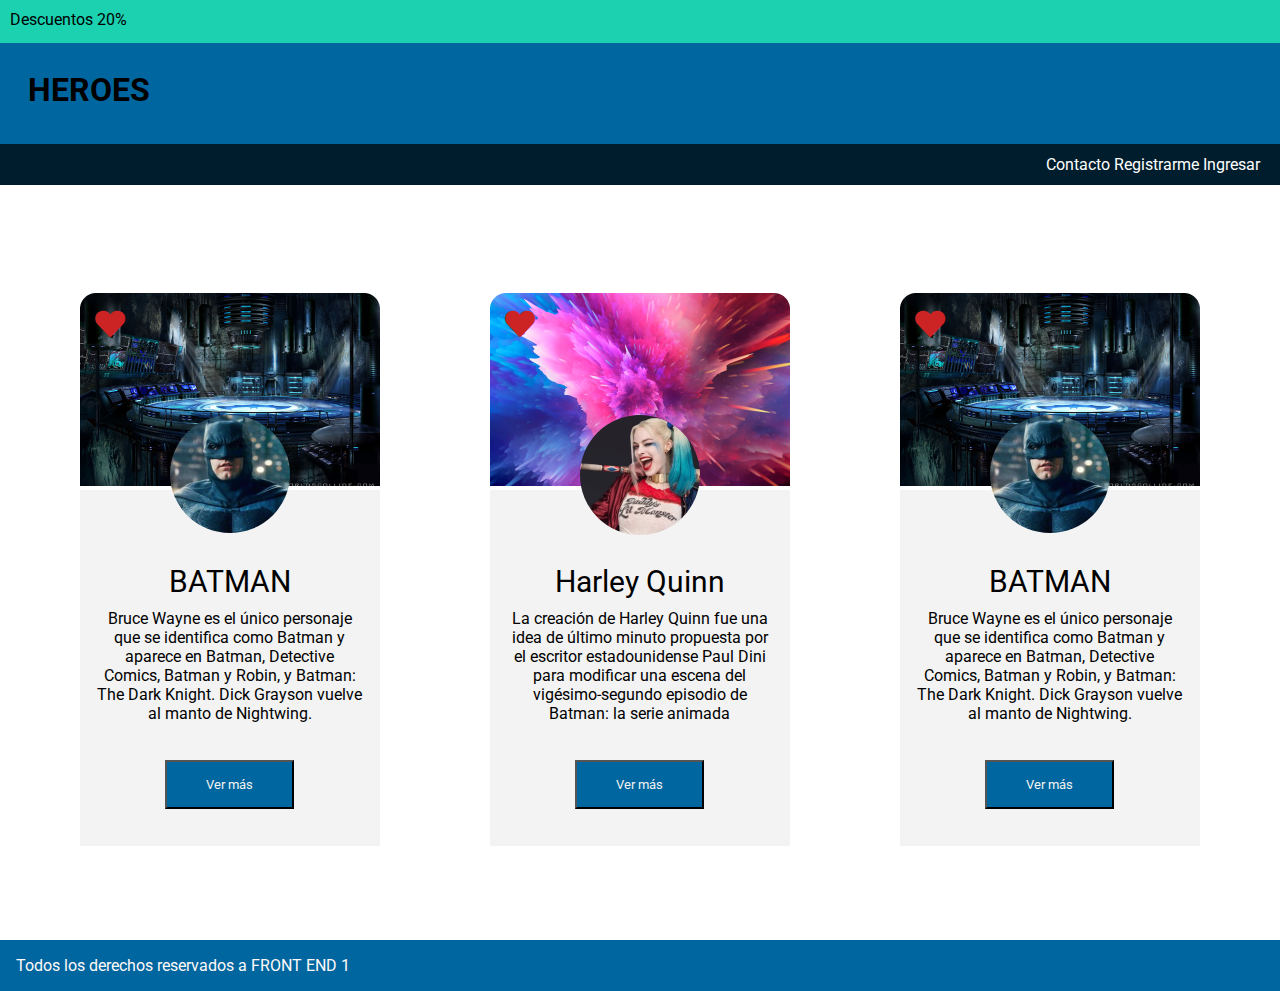
==== Super-Heroes/index.html @ e945e809 "inicial" ====
<!DOCTYPE html>
<html lang="es">
<head>
    <meta charset="UTF-8">
    <meta http-equiv="X-UA-Compatible" content="IE=edge">
    <meta name="viewport" content="width=device-width, initial-scale=1.0">
    <link rel="stylesheet" href="./css/styles.css">
    <link rel="preconnect" href="https://fonts.googleapis.com">
    <link rel="preconnect" href="https://fonts.gstatic.com" crossorigin>
    <link href="https://fonts.googleapis.com/css2?family=Roboto:wght@100;300;400&display=swap" rel="stylesheet">
    <link rel="stylesheet" href="https://use.fontawesome.com/releases/v5.15.2/css/all.css">
    <title>Document</title>
</head>
<body>
    <header>
        <div class="descuentos">
            Descuentos 20%
        </div>
        <div class="heroes">
            <h1>
                HEROES
            </h1>
        </div>
        <div class="menu">
            <ul>
                <a href="./views/contacto.html" target="blank">Contacto</a>
                <a href="./views/registro.html" target="blank">Registrarme</a>
                <a href="./views/login.html" target="blank">Ingresar</a>
            </ul>
        </div>
    </header>
    <main>
        <section class="seccion cards">
            <article>
                <div>
                    <img src="./img/849bfede3a5193c34ab8a00379e64fa2 1.png" alt="batman">
                </div>
                <i class="fas fa-heart corazon"></i>
                <div>
                    <img class="profile" src="./img/liga-justicia-batman-kO4H--1024x512@abc 1.png" alt="batman">
                </div>
                <div class="content">
                    <span class="upper">batman</span> 
                    <p>Bruce Wayne es el único personaje que se identifica como Batman y aparece en Batman, Detective Comics, Batman y Robin, y Batman: The Dark Knight. Dick Grayson vuelve al manto de Nightwing.
                    </p>
                    <button>Ver más</button>
                </div>
            </article>
            <article>
                <div>
                    <img src="./img/849bfede3a5193c34ab8a00379e64fa2 1 (1).png" alt="hq">
                </div>
                <i class="fas fa-heart corazon"></i>
                <div>
                    <img class="profile" src="./img/liga-justicia-batman-kO4H--1024x512@abc 1 (1).png" alt="hq">
                </div>
                <div class="content">
                    <span class="capitalize">harley quinn</span>
                    <p>La creación de Harley Quinn fue una idea de último minuto propuesta por el escritor estadounidense Paul Dini para modificar una escena del vigésimo-segundo episodio de Batman: la serie animada
                    </p>
                    <button>Ver más</button>
                </div>
            </article>
            <article>
                <div>
                    <img src="./img/849bfede3a5193c34ab8a00379e64fa2 1.png" alt="batman">
                </div>
                <i class="fas fa-heart corazon"></i>
                <div>
                    <img class="profile" src="./img/liga-justicia-batman-kO4H--1024x512@abc 1.png" alt="batman">
                </div>
                <div class="content">
                    <span class="upper">batman</span>
                    <p>Bruce Wayne es el único personaje que se identifica como Batman y aparece en Batman, Detective Comics, Batman y Robin, y Batman: The Dark Knight. Dick Grayson vuelve al manto de Nightwing.
                    </p>
                    <button>Ver más</button>
                </div>
            </article>
        </section>
    </main>   
    <footer>
        Todos los derechos reservados a FRONT END 1
    </footer>
</body>
</html>
---- Super-Heroes/css/styles.css ----
* {
    margin: 0;
    font-family: 'Roboto', sans-serif;
}

.descuentos {
    background-color: #1CD1B0;
    height: 23px;
    padding: 10px;
}

.heroes {
    background-color: #00669F;
    height: 101px;
}
h1 {
    padding: 28px ;
}
article {

    display: inline-block;
    width: 300px;
    height: 345px;
    margin: 154px 30px 151px;
    position: relative;
}
.seccion {
    margin-top: 139px;
}
.cards {
    display: flex;
    justify-content: space-evenly;
}
.content {
    background-color: #F3F3F3;
    padding: 74px 17px 37px 16px;
    text-align: center;

}
.profile {
    position: absolute;
    top: 122px;
    left: 90px;
    border-radius: 50%;
}
.upper {
    text-transform: uppercase;
    font-size: 30px;
}
.capitalize {
    text-transform: capitalize;
    font-size: 30px;
}
button {
    background-color: #00669F;
    color: #F3F3F3;
    height: 48.52px;
    width: 128.78px;
    margin-top: 37px;
}
footer{
    background-color: #00669F;
    margin-top: 151px;
    padding: 16px;
    color: #FFF9F9;
}
p {
    margin-top: 10px;
}
.corazon {
    color: #CC2424;
    font-size: 30px;
    position: absolute;
    top: 15.88px;
    left: 15px;
}
header{
    position: fixed;
    width: 100%;
    top: 0px;
}

.menu {
    background-color: #001D2D;
    padding: 11px 20px;
    text-align: right;
}
.menu ul a {
    color: white;
    text-decoration: none;
}
.menu ul a:visited{
color: white;
}

/* Pagina contacto */

h2 {
    color: black;
    font-size: 72px;
    text-transform: capitalize;
    width: 628px;
    margin-top: 126px;
}

.formulario {
    display: flex;
    align-items: center;
    flex-direction: column;
}

input {
    width: 620px;
    height: 60px;
    margin-bottom: 20px;
}

form {
    margin-top: 50px;
    display: flex;
    flex-direction: column;
    align-items: center;
}

textarea {
    width: 620px;
    height: 251px;
}

.botones {
    display: flex;
    justify-content: space-between;
    width: 628px;
}
 
.boton-gris {
    background-color: #888888;
    height: 53.79px;
    border-radius: 23.01px;
    border-width: 0px;
    font-size: 24px;
}

.boton-verde {
    background-color: #1CD1B0;
    height: 53.79px;
    border-radius: 23.01px;
    color: black;
    border-width: 0px;
    font-size: 24px;
}

.boton-300 {
    width: 300px;
}

/* Pagina Registro */

select {
    width: 628px;
    height: 60px;
    margin-bottom: 20px;
}

/* Pagina Login */

.boton-login {
    width: 614.25px;
}
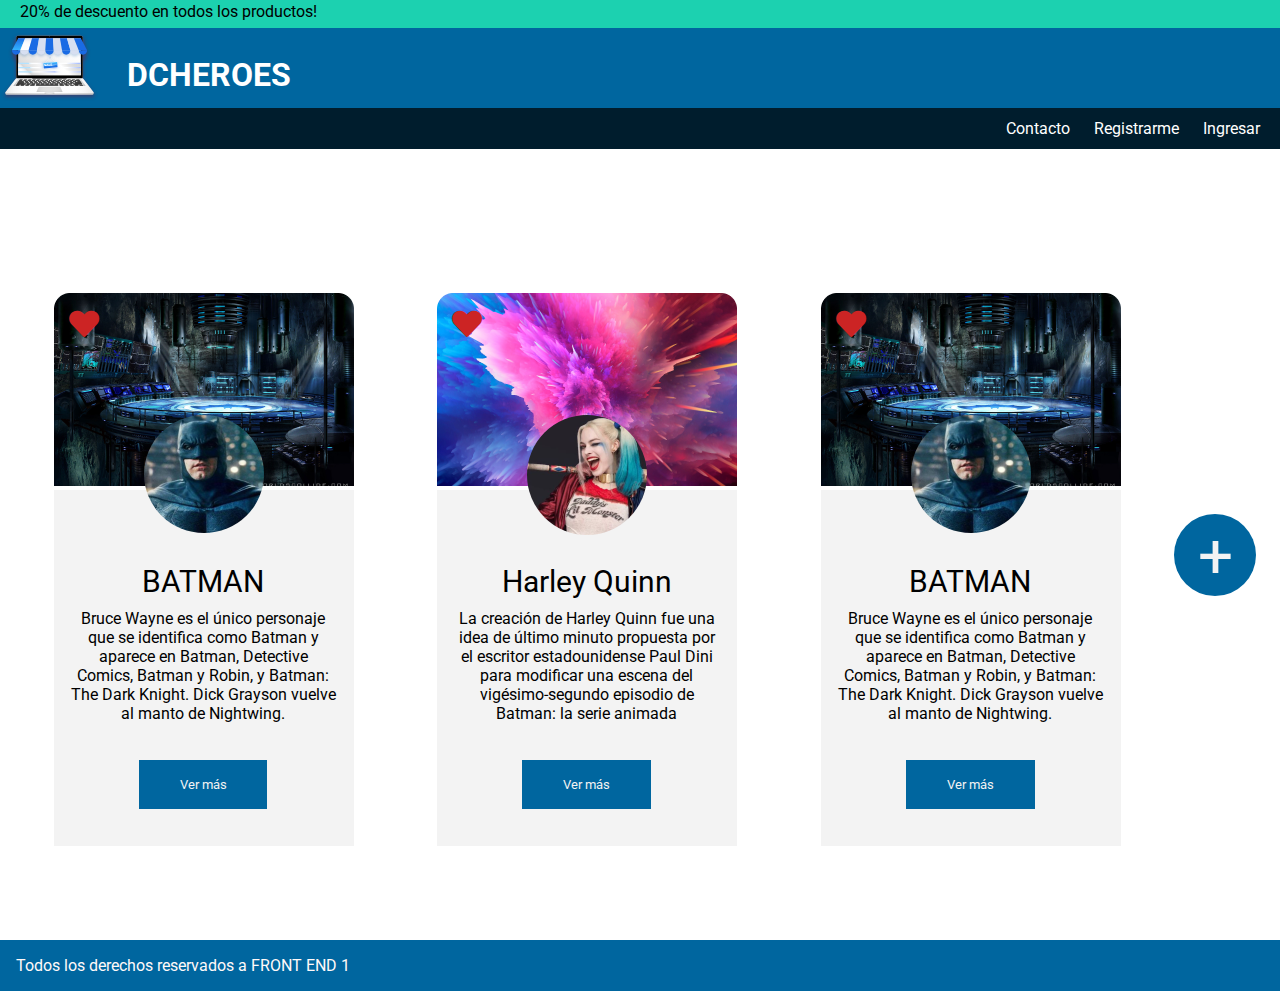
==== commit bf6cca6c: "Boton adicionar y link s" ====
--- a/Super-Heroes/index.html
+++ b/Super-Heroes/index.html
@@ -14,11 +14,12 @@
 <body>
     <header>
         <div class="descuentos">
-            Descuentos 20%
+            20% de descuento en todos los productos!
         </div>
         <div class="heroes">
+            <img src="./img/Logo 1.svg" alt="logo">
             <h1>
-                HEROES
+                DCHEROES
             </h1>
         </div>
         <div class="menu">
@@ -76,6 +77,7 @@
                     <button>Ver más</button>
                 </div>
             </article>
+            <button class="adicionar">+</button>
         </section>
     </main>   
     <footer>
--- a/Super-Heroes/css/styles.css
+++ b/Super-Heroes/css/styles.css
@@ -5,17 +5,27 @@
 
 .descuentos {
     background-color: #1CD1B0;
-    height: 23px;
-    padding: 10px;
+    height: 23px; 
+    padding-top: 2px;
+    padding-bottom: 3px;
+    padding-left: 20px;
 }
 
 .heroes {
     background-color: #00669F;
-    height: 101px;
+    height: 80px;
+    display: flex;
+}
+
+.heroes img {
+    width: 99px;
+    height: 74px;
 }
 h1 {
     padding: 28px ;
+    color: #FFFFFF;
 }
+
 article {
 
     display: inline-block;
@@ -57,6 +67,7 @@
     height: 48.52px;
     width: 128.78px;
     margin-top: 37px;
+    border-width: 0px;
 }
 footer{
     background-color: #00669F;
@@ -88,9 +99,19 @@
 .menu ul a {
     color: white;
     text-decoration: none;
+    margin-left: 20px;
 }
 .menu ul a:visited{
 color: white;
+}
+
+.adicionar {
+    border-radius: 50px;
+    height: 82px;
+    width: 82px;
+    font-size: 62px;
+    font-weight: 400px;
+    margin-top: 375px;
 }
 
 /* Pagina contacto */
@@ -120,11 +141,20 @@
     display: flex;
     flex-direction: column;
     align-items: center;
+    margin-bottom: 20.21px;
 }
 
 textarea {
     width: 620px;
     height: 251px;
+}
+
+/* Pagina Registro */
+
+select {
+    width: 628px;
+    height: 60px;
+    margin-bottom: 20px;
 }
 
 .botones {
@@ -154,14 +184,6 @@
     width: 300px;
 }
 
-/* Pagina Registro */
-
-select {
-    width: 628px;
-    height: 60px;
-    margin-bottom: 20px;
-}
-
 /* Pagina Login */
 
 .boton-login {
